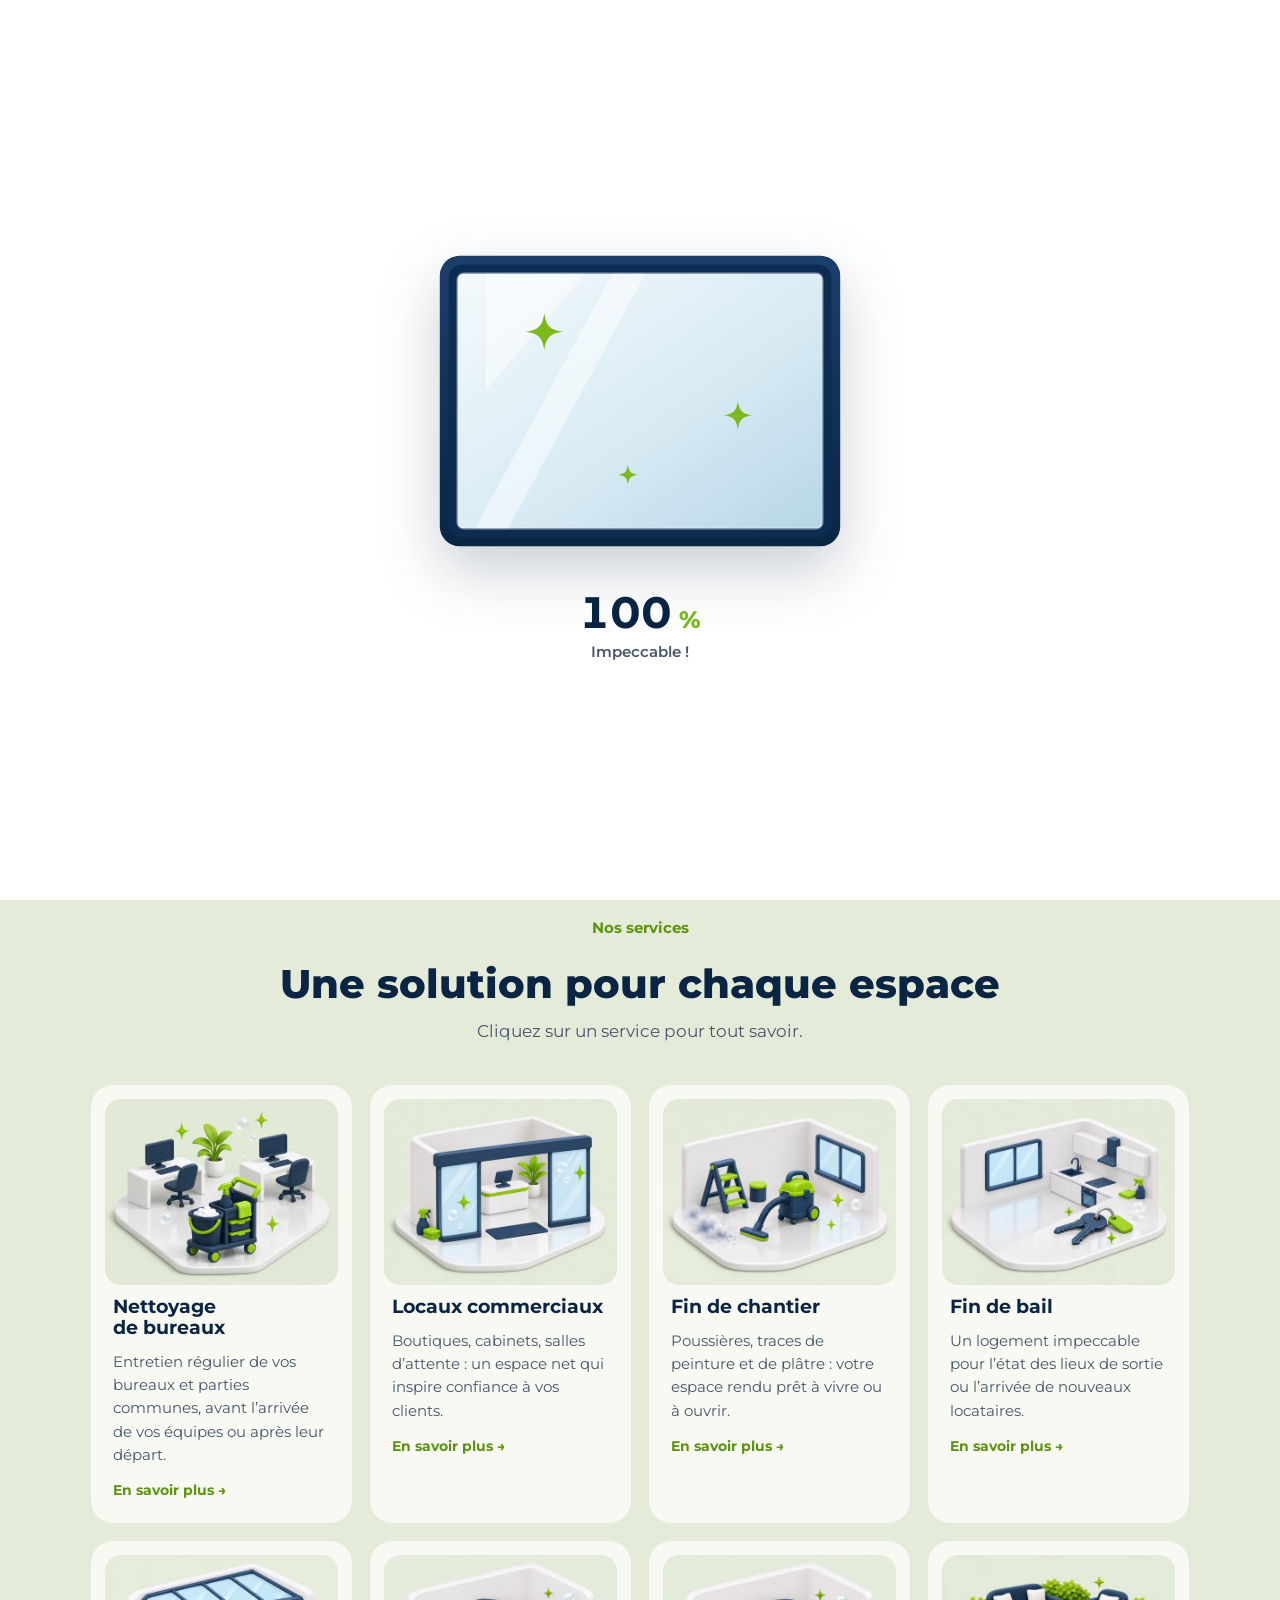
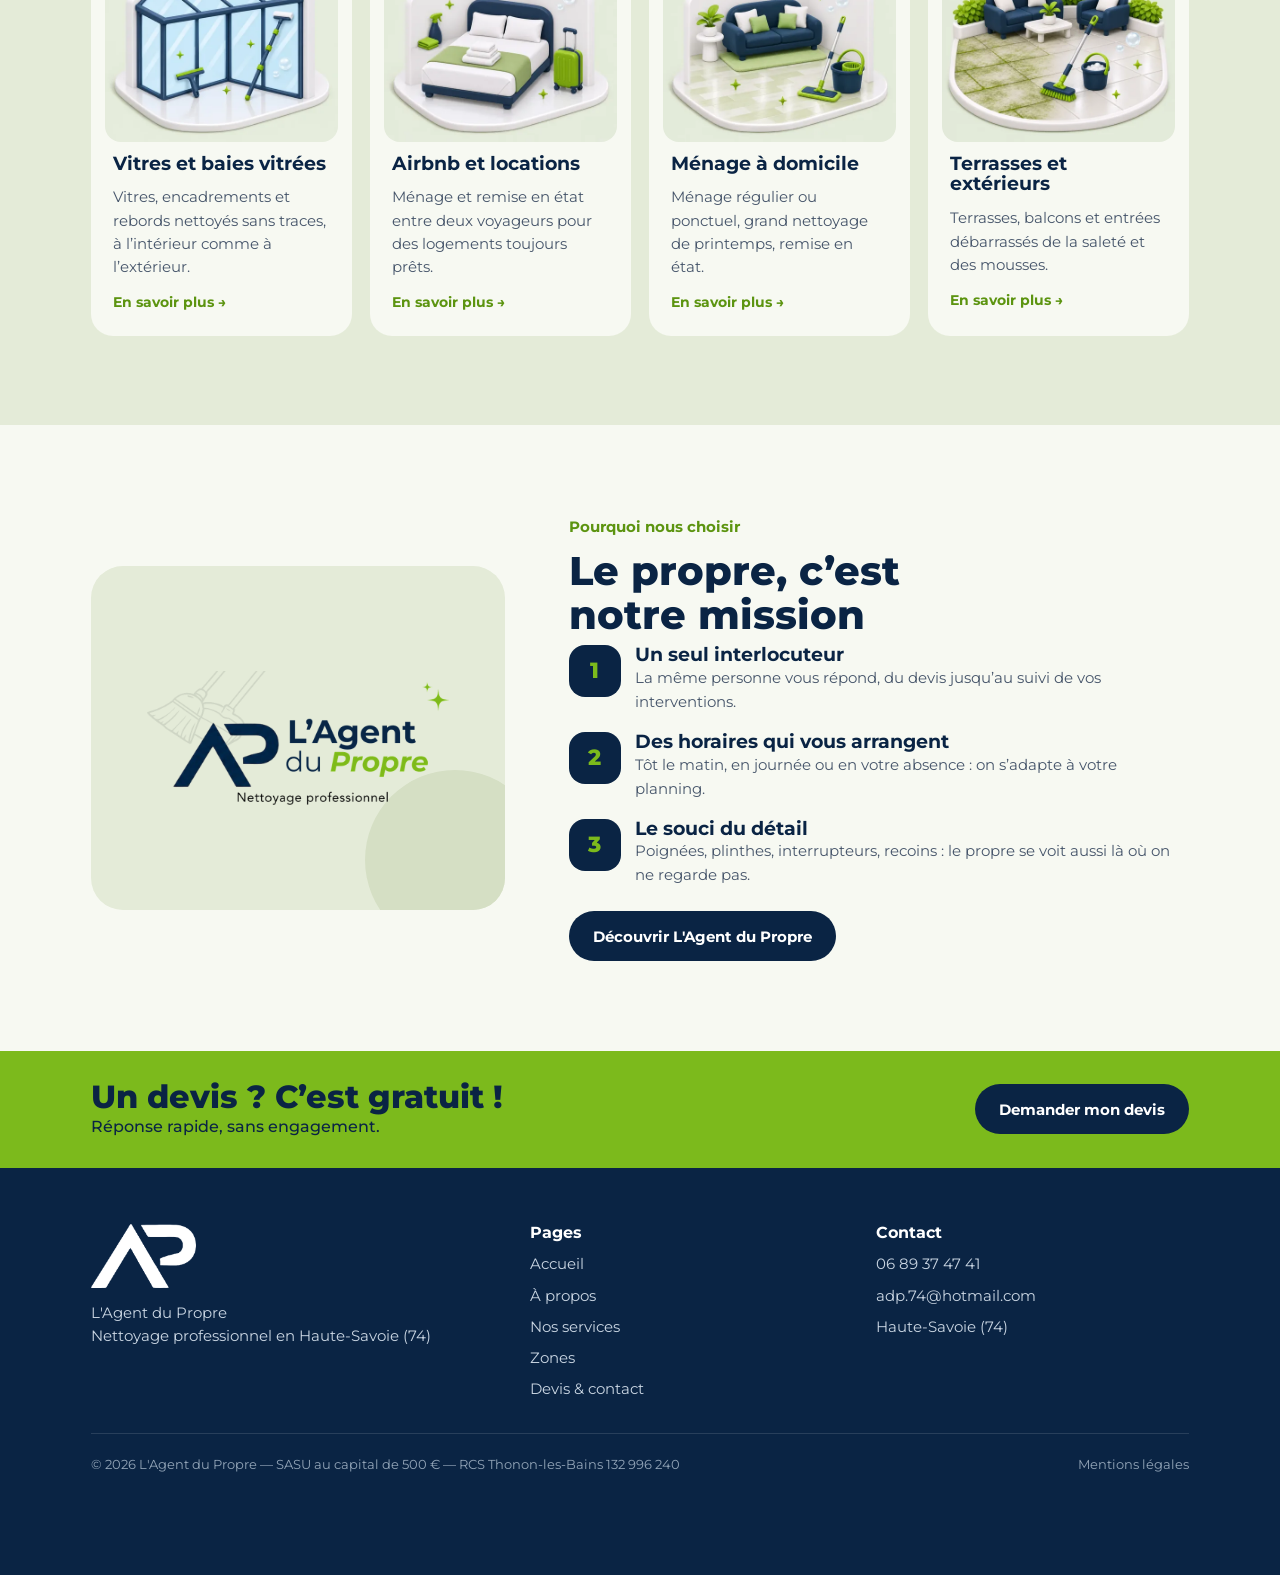
==== index.html @ 8ec84cb9 "Add files via upload" ====
<!DOCTYPE html>
<html lang="fr">
<head>
<meta charset="utf-8">
<meta name="viewport" content="width=device-width, initial-scale=1">
<title>L&#x27;Agent du Propre — Nettoyage professionnel en Haute-Savoie</title>
<meta name="description" content="Nettoyage professionnel en Haute-Savoie (74) : bureaux, locaux commerciaux, fins de chantier, fins de bail, vitres, Airbnb, ménage à domicile. Devis gratuit.">
<link rel="icon" href="mark.png">
<link rel="preconnect" href="https://fonts.googleapis.com">
<link rel="preconnect" href="https://fonts.gstatic.com" crossorigin>
<link href="https://fonts.googleapis.com/css2?family=Montserrat:ital,wght@0,400;0,500;0,600;0,700;0,800;1,700;1,800&display=swap" rel="stylesheet">
<link rel="stylesheet" href="style.css">
</head>
<body data-page="index.html">
<div id="loader" role="status" aria-label="Chargement du site"><div class="in">
<svg class="lw" viewBox="0 0 400 300" aria-hidden="true">
 <defs>
  <linearGradient id="lg-glass" x1="0" y1="0" x2="1" y2="1"><stop offset="0" stop-color="#f3f9fc"/><stop offset=".55" stop-color="#d9ebf4"/><stop offset="1" stop-color="#b7d6e6"/></linearGradient>
  <linearGradient id="lg-frame" x1="0" y1="0" x2="0" y2="1"><stop offset="0" stop-color="#1b3f6b"/><stop offset="1" stop-color="#0a2444"/></linearGradient>
  <linearGradient id="lg-dirt" x1="0" y1="0" x2="0" y2="1"><stop offset="0" stop-color="#a9ae9b"/><stop offset="1" stop-color="#7f8673"/></linearGradient>
  <filter id="lg-grime" x="0" y="0" width="100%" height="100%"><feTurbulence type="fractalNoise" baseFrequency=".035 .09" numOctaves="3" seed="7"/><feColorMatrix values="0 0 0 0 .3  0 0 0 0 .31  0 0 0 0 .25  0 0 0 1.6 -.55"/><feComposite in2="SourceGraphic" operator="in"/></filter>
  <clipPath id="lg-pane"><rect x="34" y="34" width="332" height="232" rx="6"/></clipPath>
  <mask id="lg-mask" maskUnits="userSpaceOnUse" x="0" y="0" width="400" height="300"><rect width="400" height="300" fill="#fff"/><path id="lg-path" d="M34 62 H366 V112 H34 V162 H366 V212 H34 V250 H366" fill="none" stroke="#000" stroke-width="62" stroke-linecap="butt" stroke-linejoin="miter"/></mask>
 </defs>
 <rect x="18" y="18" width="364" height="264" rx="18" fill="url(#lg-frame)"/>
 <rect x="26" y="26" width="348" height="248" rx="12" fill="#0d2c52"/>
 <g clip-path="url(#lg-pane)">
  <rect x="34" y="34" width="332" height="232" fill="url(#lg-glass)"/>
  <path d="M60 34 L150 34 L60 140Z M175 34 L205 34 L80 266 L50 266Z" fill="#fff" opacity=".45"/>
  <g mask="url(#lg-mask)">
   <rect x="34" y="34" width="332" height="232" fill="url(#lg-dirt)" opacity=".94"/>
   <rect x="34" y="34" width="332" height="232" fill="#000" filter="url(#lg-grime)" opacity="1"/>
   <g fill="#5f6655" opacity=".7"><path d="M90 120 q4 40 2 70 q-3 6 -6 0 q-2 -30 4 -70z"/><path d="M230 90 q3 30 1 60 q-3 5 -5 0 q-1 -30 4 -60z"/><path d="M320 140 q3 34 1 64 q-3 5 -5 0 q-1 -30 4 -64z"/></g>
  </g>
  <g id="lg-spark" opacity="0"><use href="#star" x="96" y="70" width="34" height="34"/><use href="#star" x="276" y="150" width="26" height="26"/><use href="#star" x="180" y="208" width="18" height="18"/></g>
 </g>
 <rect x="34" y="34" width="332" height="232" rx="6" fill="none" stroke="#fff" stroke-opacity=".35" stroke-width="2"/>
 <g id="lg-sq" transform="translate(44 62)">
  <path d="M6 4 L58 74" stroke="#0a2444" stroke-width="10" stroke-linecap="round"/>
  <path d="M6 4 L58 74" stroke="#1b3f6b" stroke-width="4" stroke-linecap="round" opacity=".8"/>
  <rect x="50" y="64" width="20" height="24" rx="6" transform="rotate(-36 60 76)" fill="#7cba1c"/>
  <rect x="-7" y="-32" width="14" height="64" rx="4" fill="#0a2444"/>
  <rect x="-3" y="-34" width="8" height="68" rx="3" fill="#7cba1c"/>
  <rect x="-1" y="-30" width="2" height="60" fill="#fff" opacity=".5"/>
 </g>
</svg>
<p class="lp"><b id="lpct">0</b><span> %</span></p><p class="lt" id="ltxt">Nettoyage en cours…</p>
</div></div>
<script>{const el=document.getElementById('loader');const prev=/claude/.test(location.hostname);const home=document.body.dataset.page==='index.html';
let seen=false;try{seen=sessionStorage.getItem('adp-loader')==='1';if(!prev)sessionStorage.setItem('adp-loader','1')}catch(e){}
if(!home||(!prev&&seen)){el.remove()}else{const path=document.getElementById('lg-path'),sq=document.getElementById('lg-sq'),pc=document.getElementById('lpct'),tx=document.getElementById('ltxt'),sp=document.getElementById('lg-spark');
const L=path.getTotalLength();path.style.strokeDasharray=L;path.style.strokeDashoffset=L;
const t0=performance.now(),MIN=prev?3400:2600,MAX=7000;let loaded=document.readyState==='complete';addEventListener('load',()=>loaded=true);
const ease=k=>k<.5?2*k*k:1-((-2*k+2)**2)/2;
const draw=v=>{const q=v/100,pt=path.getPointAtLength(L*q);path.style.strokeDashoffset=L*(1-q);sq.setAttribute('transform',`translate(${Math.min(Math.max(pt.x,44),356)} ${pt.y})${pt.y>150?' scale(1 -1)':''}`);pc.textContent=Math.round(v)};
const tick=()=>{const e=performance.now()-t0;let k=Math.min(e/MIN,1);if(!loaded)k=Math.min(k,.92);const v=ease(k)*100;draw(v);
if((k>=1&&loaded)||e>MAX){draw(100);tx.textContent='Impeccable !';sp.style.transition='opacity .4s';sp.style.opacity=1;sq.style.transition='opacity .3s';sq.style.opacity=0;setTimeout(()=>{el.classList.add('hide');setTimeout(()=>el.remove(),600)},700)}else requestAnimationFrame(tick)};requestAnimationFrame(tick)}}</script>
<svg width="0" height="0" style="position:absolute" aria-hidden="true"><defs>
 <symbol id="star" viewBox="0 0 20 20"><path d="M10 0C11 7 13 9 20 10 13 11 11 13 10 20 9 13 7 11 0 10 7 9 9 7 10 0Z" fill="#7cba1c"/></symbol>
 <symbol id="phone" viewBox="0 0 24 24"><path fill="currentColor" d="M6.6 10.8a15.1 15.1 0 0 0 6.6 6.6l2.2-2.2c.3-.3.7-.4 1-.2 1.1.4 2.3.6 3.6.6.6 0 1 .4 1 1V20c0 .6-.4 1-1 1A17 17 0 0 1 3 4c0-.6.4-1 1-1h3.5c.6 0 1 .4 1 1 0 1.3.2 2.5.6 3.6.1.3 0 .7-.2 1z"/></symbol>
 <symbol id="check" viewBox="0 0 24 24"><circle cx="12" cy="12" r="11" fill="#7cba1c"/><path d="m7 12.5 3.2 3.2L17 9" stroke="#0a2444" stroke-width="2.6" fill="none" stroke-linecap="round" stroke-linejoin="round"/></symbol>
</defs></svg>
<div class="top"><div class="wrap">
 <span>Nettoyage professionnel en Haute-Savoie (74)</span>
 <span><a href="tel:+33689374741">06 89 37 47 41</a><span class="mail"> · <a href="mailto:adp.74@hotmail.com">adp.74@hotmail.com</a></span></span>
</div></div>
<header>
 <div class="wrap nav">
  <a class="logo" href="index.html" aria-label="L'Agent du Propre, accueil"><img src="logo-h.png" alt="L'Agent du Propre" width="460" height="100"></a>
  <nav id="nav" aria-label="Navigation principale"><a href="index.html" aria-current=page>Accueil</a><a href="a-propos.html">À propos</a><a href="services.html">Nos services</a><a href="zones.html">Zones</a><a href="devis.html">Devis & contact</a></nav>
  <a class="btn" href="tel:+33689374741"><svg><use href="#phone"/></svg>06 89 37 47 41</a>
  <button class="menu" id="menu" aria-label="Ouvrir le menu" aria-expanded="false" aria-controls="nav"><svg viewBox="0 0 24 24"><path d="M3 6h18M3 12h18M3 18h18" stroke="currentColor" stroke-width="2.4" stroke-linecap="round"/></svg></button>
 </div>
</header>
<main>
<section class="band hero">
 <div class="bubbles" data-bubbles="16"></div>
 <div class="wrap">
  <div class="txt">
   <h1>Votre expert en nettoyage <span class="g">professionnel</span> en Haute-Savoie</h1>
   <p class="lead">Bureaux, commerces, logements, fins de chantier ou vitres : L'Agent du Propre intervient chez les particuliers comme chez les professionnels, avec du matériel adapté et le souci du détail.</p>
   <div class="cta"><a class="btn" href="devis.html">Demander un devis gratuit</a><a class="btn line" href="tel:+33689374741"><svg><use href="#phone"/></svg>06 89 37 47 41</a></div>
   <ul class="perks"><li><svg><use href="#check"/></svg>Devis gratuit</li><li><svg><use href="#check"/></svg>Réponse rapide</li><li><svg><use href="#check"/></svg>Sans engagement</li></ul>
  </div>
  <div class="stage">
   <img class="heroimg" src="hero.webp" alt="Une vitre à moitié nettoyée avec une raclette, un seau et un spray" width="1400" height="933">
  </div>
 </div>
</section>

<section class="band services">
 <div class="wrap">
  <div class="head"><p class="kicker">Nos services</p><h2>Une solution pour chaque espace</h2><p class="lead">Cliquez sur un service pour tout savoir.</p></div>
  <div class="grid"><a class="svc" href="services.html#bureaux"><img class="thumb" src="bureaux-s.webp" alt="" width="520" height="416" loading="lazy"><h3>Nettoyage de bureaux</h3><p>Entretien régulier de vos bureaux et parties communes, avant l’arrivée de vos équipes ou après leur départ.</p><span class="more">En savoir plus →</span></a><a class="svc" href="services.html#locaux-commerciaux"><img class="thumb" src="locaux-commerciaux-s.webp" alt="" width="520" height="416" loading="lazy"><h3>Locaux commerciaux</h3><p>Boutiques, cabinets, salles d’attente : un espace net qui inspire confiance à vos clients.</p><span class="more">En savoir plus →</span></a><a class="svc" href="services.html#fin-de-chantier"><img class="thumb" src="fin-de-chantier-s.webp" alt="" width="520" height="416" loading="lazy"><h3>Fin de chantier</h3><p>Poussières, traces de peinture et de plâtre : votre espace rendu prêt à vivre ou à ouvrir.</p><span class="more">En savoir plus →</span></a><a class="svc" href="services.html#fin-de-bail"><img class="thumb" src="fin-de-bail-s.webp" alt="" width="520" height="416" loading="lazy"><h3>Fin de bail</h3><p>Un logement impeccable pour l’état des lieux de sortie ou l’arrivée de nouveaux locataires.</p><span class="more">En savoir plus →</span></a><a class="svc" href="services.html#vitres"><img class="thumb" src="vitres-s.webp" alt="" width="520" height="416" loading="lazy"><h3>Vitres et baies vitrées</h3><p>Vitres, encadrements et rebords nettoyés sans traces, à l’intérieur comme à l’extérieur.</p><span class="more">En savoir plus →</span></a><a class="svc" href="services.html#airbnb"><img class="thumb" src="airbnb-s.webp" alt="" width="520" height="416" loading="lazy"><h3>Airbnb et locations</h3><p>Ménage et remise en état entre deux voyageurs pour des logements toujours prêts.</p><span class="more">En savoir plus →</span></a><a class="svc" href="services.html#domicile"><img class="thumb" src="domicile-s.webp" alt="" width="520" height="416" loading="lazy"><h3>Ménage à domicile</h3><p>Ménage régulier ou ponctuel, grand nettoyage de printemps, remise en état.</p><span class="more">En savoir plus →</span></a><a class="svc" href="services.html#terrasses"><img class="thumb" src="terrasses-s.webp" alt="" width="520" height="416" loading="lazy"><h3>Terrasses et extérieurs</h3><p>Terrasses, balcons et entrées débarrassés de la saleté et des mousses.</p><span class="more">En savoir plus →</span></a></div>
 </div>
</section>

<section class="band why">
 <div class="wrap">
  <div class="logocard"><img src="logo-full.png" alt="Logo L'Agent du Propre, nettoyage professionnel" width="800" height="355"></div>
  <div>
   <p class="kicker">Pourquoi nous choisir</p>
   <h2>Le propre, c’est notre mission</h2>
   <ul class="pts">
    <li><span class="n">1</span><div><h3>Un seul interlocuteur</h3><p>La même personne vous répond, du devis jusqu’au suivi de vos interventions.</p></div></li>
    <li><span class="n">2</span><div><h3>Des horaires qui vous arrangent</h3><p>Tôt le matin, en journée ou en votre absence : on s’adapte à votre planning.</p></div></li>
    <li><span class="n">3</span><div><h3>Le souci du détail</h3><p>Poignées, plinthes, interrupteurs, recoins : le propre se voit aussi là où on ne regarde pas.</p></div></li>
   </ul>
   <div class="cta" style="margin-top:24px"><a class="btn navy" href="a-propos.html">Découvrir L'Agent du Propre</a></div>
  </div>
 </div>
</section>
<section class="ctaband"><div class="wrap">
 <div><h2>Un devis ? C’est gratuit !</h2><p>Réponse rapide, sans engagement.</p></div>
 <a class="btn navy" href="devis.html">Demander mon devis</a>
</div></section>
</main>
<footer>
 <div class="wrap">
  <div><img class="fl" src="mark-white.png" alt="" width="330" height="200"><p>L'Agent du Propre<br>Nettoyage professionnel en Haute-Savoie (74)</p></div>
  <div><h3>Pages</h3><ul><li><a href="index.html">Accueil</a></li><li><a href="a-propos.html">À propos</a></li><li><a href="services.html">Nos services</a></li><li><a href="zones.html">Zones</a></li><li><a href="devis.html">Devis & contact</a></li></ul></div>
  <div><h3>Contact</h3><ul><li><a href="tel:+33689374741">06 89 37 47 41</a></li><li><a href="mailto:adp.74@hotmail.com">adp.74@hotmail.com</a></li><li>Haute-Savoie (74)</li></ul></div>
  <div class="legal"><span>© <span id="y">2026</span> L'Agent du Propre — SASU au capital de 500 € — RCS Thonon-les-Bains 132 996 240</span><a href="mentions-legales.html">Mentions légales</a></div>
 </div>
</footer>
<div class="bar"><a class="btn" href="devis.html">Devis en ligne</a><a class="btn line" href="tel:+33689374741"><svg><use href="#phone"/></svg>06 89 37 47 41</a></div>
<div class="callbox" id="callbox" role="dialog" aria-modal="true" aria-labelledby="cbt" hidden>
 <div class="cbin"><button class="cbx" id="cbx" aria-label="Fermer">×</button>
  <p class="kicker" id="cbt">Appelez-nous</p>
  <a class="cbnum" href="tel:+33689374741">06 89 37 47 41</a>
  <p class="cbtxt" id="cbtxt">Composez ce numéro depuis votre téléphone.</p>
  <div class="cta"><button class="btn" id="cbcopy" type="button">Copier le numéro</button><a class="btn navy" href="devis.html">Demander un devis</a></div>
 </div>
</div>
<script src="site.js"></script>
</body>
</html>
---- style.css ----
/* VOICE: entreprise de nettoyage locale, nette, rassurante et ludique grâce à sa mascotte
   IDEA: la carte de visite AP en grand, habitée par le hérisson qui fait le ménage partout
   PICTURE: le hérisson en 3D dans chaque page (vitre, pouce levé, bulles de savon)
   COLOUR and TYPE: sauge #e4ebd8, marine #0a2444, vert #7cba1c ; Montserrat comme le logo
   LAYOUT: site multipage, en-têtes de page marine avec hérisson, contenus sur fond clair */
:root{color-scheme:light;--sage:#e4ebd8;--sage2:#d5dfc4;--paper:#f7f9f2;--navy:#0a2444;--navy2:#13335c;--green:#7cba1c;--green-d:#5c9410;--ink:#0a2444;--soft:#47566b;--line:#cdd8bb}
*{box-sizing:border-box;min-width:0}
html{scroll-behavior:smooth;scroll-padding-top:90px}
body{margin:0;background:var(--paper);color:var(--ink);font:16px/1.6 Montserrat,system-ui,sans-serif;overflow-x:clip}
img{max-width:100%;height:auto;display:block}
a{color:inherit}
.wrap{max-width:1200px;margin:0 auto;padding:0 max(4vw,16px)}
.band{padding:clamp(48px,7vw,96px) 0}
h1,h2,h3{margin:0;line-height:1.1;text-wrap:balance}
h1{font-size:clamp(32px,4.6vw,52px);font-weight:800}
h2{font-size:clamp(27px,3.4vw,40px);font-weight:800}
h3{font-size:19px;font-weight:700}
p{margin:0}
.g{color:var(--green);font-style:italic}
.lead{font-size:17px;color:var(--soft);max-width:60ch}
.kicker{font-weight:700;color:var(--green-d);font-size:15px;margin-bottom:10px}
.btn{display:inline-flex;align-items:center;justify-content:center;gap:10px;min-height:50px;padding:0 24px;border-radius:999px;border:0;font:700 15px Montserrat,sans-serif;text-decoration:none;cursor:pointer;background:var(--green);color:var(--navy);transition:transform .15s,background .15s;white-space:nowrap}
.btn:hover{transform:translateY(-2px);background:#8acb24}
.btn.line{background:transparent;color:#fff;box-shadow:inset 0 0 0 2px rgba(255,255,255,.7)}
.btn.line:hover{background:rgba(255,255,255,.1)}
.btn.navy{background:var(--navy);color:#fff}
.btn.navy:hover{background:var(--navy2)}
.btn svg{width:18px;height:18px;flex:none}
:focus-visible{outline:3px solid var(--green);outline-offset:3px}

/* écran de chargement : la vitre se nettoie */
#loader{position:fixed;inset:0;z-index:100;background:#fff;display:grid;place-items:center;transition:opacity .5s,visibility .5s}
#loader.hide{opacity:0;visibility:hidden}
#loader .in{display:grid;gap:6px;justify-items:center;width:min(440px,86vw)}
#loader .lw{width:100%;height:auto;filter:drop-shadow(0 24px 30px rgba(10,36,68,.22));margin-bottom:18px}
#loader .lp{margin:0;font-weight:800;color:#0a2444;font-size:44px;line-height:1;font-variant-numeric:tabular-nums}
#loader .lp span{font-size:24px;color:#7cba1c}
#loader .lt{margin:0;font-weight:600;color:#47566b;font-size:15px}
/* barre d'infos + en-tête */
.top{background:var(--navy);color:#dfe7ee;font-size:13.5px}
.top .wrap{display:flex;gap:6px 22px;flex-wrap:wrap;justify-content:space-between;padding-block:8px}
.top a{text-decoration:none;color:#fff;font-weight:600}
header{position:sticky;top:0;z-index:20;background:rgba(247,249,242,.95);backdrop-filter:blur(10px);border-bottom:1px solid var(--line)}
.nav{display:flex;align-items:center;gap:22px;padding-block:12px;position:relative}
.logo{margin-right:auto;flex:none}
.logo img{height:46px;width:auto}
.nav nav{display:flex;gap:6px}
.nav nav a{text-decoration:none;font-weight:600;font-size:15px;padding:8px 12px;border-radius:999px}
.nav nav a:hover{background:var(--sage)}
.nav nav a[aria-current=page]{background:var(--navy);color:#fff}
.menu{display:none;background:none;border:0;width:44px;height:44px;cursor:pointer;color:var(--navy)}
.menu svg{width:28px;height:28px}

/* bulles de savon et étincelles */
.bubbles{position:absolute;inset:0;overflow:hidden;pointer-events:none;z-index:0}
.bub{position:absolute;bottom:-60px;border-radius:50%;background:radial-gradient(circle at 30% 28%,rgba(255,255,255,.95) 0 8%,rgba(255,255,255,.25) 22%,rgba(191,216,230,.16) 60%,rgba(255,255,255,.5) 100%);box-shadow:inset -3px -4px 8px rgba(124,186,28,.25),inset 2px 2px 6px rgba(255,255,255,.6);animation:rise linear infinite;mix-blend-mode:screen;opacity:.8}
@keyframes rise{0%{transform:translate(0,0);opacity:0}10%{opacity:1}50%{transform:translate(18px,-320px)}100%{transform:translate(-10px,-700px);opacity:0}}
.spark{transform-box:fill-box;transform-origin:center;animation:tw 2.8s ease-in-out infinite}
.spark.b{animation-delay:1s}.spark.c{animation-delay:1.8s}
@keyframes tw{0%,100%{transform:scale(.7);opacity:.55}50%{transform:scale(1.1);opacity:1}}
.sparks{position:absolute;inset:0;width:100%;height:100%;pointer-events:none}

/* bulle de dialogue du hérisson */
.say{position:absolute;background:#fff;color:var(--navy);font-weight:700;font-size:15px;line-height:1.3;padding:12px 16px;border-radius:18px;box-shadow:0 14px 30px -14px rgba(6,24,47,.6);max-width:220px;animation:bob 3.4s ease-in-out infinite;z-index:3}
.say::after{content:"";position:absolute;width:18px;height:18px;background:#fff;transform:rotate(45deg);border-radius:3px}
.say.bl::after{left:26px;bottom:-7px}.say.br::after{right:26px;bottom:-7px}
@keyframes bob{0%,100%{transform:translateY(0)}50%{transform:translateY(-6px)}}

/* accueil : bandeau */
.hero{background:var(--navy);color:#fff;position:relative;overflow:hidden}
.hero::before{content:"";position:absolute;inset:auto -10% -40% auto;width:70%;aspect-ratio:1;border-radius:50%;background:radial-gradient(closest-side,rgba(124,186,28,.22),transparent)}
.hero .wrap{z-index:1;display:grid;grid-template-columns:minmax(0,.9fr) minmax(0,1.1fr);gap:clamp(24px,3vw,48px);align-items:center;position:relative}
.hero h1{color:#fff}
.hero .lead{color:#c9d5e2}
.hero .txt{display:grid;gap:24px;position:relative;z-index:2}
.cta{display:flex;gap:12px;flex-wrap:wrap}
.perks{display:grid;grid-template-columns:repeat(3,minmax(0,1fr));gap:12px;padding:0;margin:6px 0 0;list-style:none}
.perks li{background:rgba(255,255,255,.07);border-radius:14px;padding:12px 14px;font-size:14px;font-weight:600;display:flex;gap:8px;align-items:center}
.perks svg{width:18px;height:18px;flex:none}
.stage{position:relative;aspect-ratio:1.35;width:100%}
.stage .halo{position:absolute;left:4%;right:4%;top:6%;bottom:2%;border-radius:40% 40% 44% 44%;background:radial-gradient(ellipse at 45% 40%,#f4f8ec 0,#e4ebd8 50%,#b9cf96 100%);box-shadow:0 0 0 14px rgba(124,186,28,.15)}
.stage .main{z-index:1;position:absolute;left:0;right:0;bottom:4%;width:100%;filter:drop-shadow(0 26px 22px rgba(6,24,47,.45));animation:hogin .9s .2s cubic-bezier(.2,1.3,.4,1) both}
.stage .say{right:4%;top:-2%}
@keyframes hogin{from{opacity:0;transform:translateY(40px) scale(.94)}to{opacity:1;transform:none}}

/* en-tête des pages intérieures */
.phead{background:var(--navy);color:#fff;position:relative;overflow:hidden}
.phead .wrap{z-index:1;display:grid;grid-template-columns:minmax(0,1fr) auto;gap:24px;align-items:end;padding-top:clamp(36px,5vw,64px);position:relative}
.phead .txt{display:grid;gap:14px;padding-bottom:clamp(36px,5vw,64px)}
.phead h1{color:#fff}
.phead .lead{color:#c9d5e2}
.crumbs{font-size:13.5px;color:#9fb0c2}.crumbs a{color:#fff;text-decoration:none}
.phead .hogbox{position:relative;width:clamp(170px,22vw,280px);align-self:end}
.phead .hogbox::before{content:"";position:absolute;left:-6%;right:-6%;bottom:-30%;aspect-ratio:1;border-radius:50%;background:radial-gradient(circle,#e4ebd8 0,#b9cf96 70%,transparent 71%);opacity:.95}
.phead .hogbox img{position:relative;filter:drop-shadow(0 16px 16px rgba(6,24,47,.45));animation:hogin .8s cubic-bezier(.2,1.3,.4,1) both}
.phead .say{left:-150px;top:8%}
.wave{display:block;width:100%;height:46px;margin-top:-1px}

/* cartes services */
.services{background:var(--sage)}
.head{display:grid;gap:12px;margin-bottom:40px;justify-items:center;text-align:center}
.head .lead{margin-inline:auto}
.grid{display:grid;grid-template-columns:repeat(4,minmax(0,1fr));gap:18px}
.svc{background:var(--paper);border-radius:22px;padding:26px 22px;display:grid;gap:12px;align-content:start;text-decoration:none;transition:transform .2s,box-shadow .2s}
.svc:hover{transform:translateY(-4px) rotate(-.4deg);box-shadow:0 18px 40px -24px rgba(10,36,68,.45)}
.svc .ic{width:64px;height:64px;border-radius:18px;background:var(--sage);display:grid;place-items:center;transition:transform .3s}
.svc:hover .ic{transform:rotate(-8deg) scale(1.08)}
.svc .ic svg{width:40px;height:40px}
.svc p{color:var(--soft);font-size:14.5px}
.svc .more{font-weight:700;font-size:14px;color:var(--green-d)}

/* accueil : pourquoi nous */
.why .wrap{display:grid;grid-template-columns:minmax(0,.8fr) minmax(0,1.2fr);gap:clamp(28px,5vw,64px);align-items:center}
.hogcard{position:relative;background:var(--sage);border-radius:32px;aspect-ratio:1;display:grid;place-items:end center;overflow:hidden}
.hogcard img{width:78%;filter:drop-shadow(0 18px 16px rgba(6,24,47,.3));transition:transform .4s}
.hogcard:hover img{transform:rotate(-3deg) translateY(-6px)}
.hogcard .say{left:6%;top:8%}
.pts{display:grid;gap:18px;padding:0;margin:8px 0 0;list-style:none}
.pts li{display:grid;grid-template-columns:52px 1fr;gap:14px;align-items:start}
.pts .n{width:52px;height:52px;border-radius:16px;background:var(--navy);color:var(--green);display:grid;place-items:center;font-weight:800;font-size:22px}
.pts p{color:var(--soft);font-size:15px}

/* bandeau d'appel à l'action */
.ctaband{background:var(--green);position:relative;overflow:hidden}
.ctaband .wrap{display:grid;grid-template-columns:auto minmax(0,1fr) auto;gap:20px 36px;align-items:center;padding-block:28px}
.ctaband img{width:clamp(110px,13vw,160px);margin-block:-28px -40px;transform:rotate(-4deg)}
.ctaband h2{font-size:clamp(24px,2.8vw,32px)}
.ctaband p{font-weight:500}

/* services détaillés */
.sv{display:grid;grid-template-columns:minmax(0,.8fr) minmax(0,1.2fr);gap:clamp(24px,5vw,64px);align-items:center;padding-block:clamp(36px,5vw,56px);border-bottom:1px solid var(--line)}
.sv:nth-child(even) .pic{order:2}
.sv .pic{background:var(--sage);border-radius:28px;aspect-ratio:1.25;display:grid;place-items:center;position:relative;overflow:hidden}
.sv .pic .big{width:30%;position:absolute;left:10%;top:30%;transition:transform .4s}
.sv:hover .pic .big{transform:rotate(-6deg) scale(1.05)}
.sv .pic .mini{position:absolute;right:8%;bottom:0;width:44%;filter:drop-shadow(0 10px 10px rgba(6,24,47,.3))}
.sv .txt{display:grid;gap:14px}
.sv .txt p{color:var(--soft)}
.sv ul{margin:0;padding:0;list-style:none;display:grid;grid-template-columns:repeat(2,minmax(0,1fr));gap:8px 18px;font-weight:500;font-size:15px}
.sv li::before{content:"✦ ";color:var(--green)}
.jump{display:flex;flex-wrap:wrap;gap:8px;margin-top:6px}
.jump a{font-size:14px;font-weight:600;text-decoration:none;padding:8px 14px;border-radius:999px;background:rgba(255,255,255,.1);color:#fff}
.jump a:hover{background:var(--green);color:var(--navy)}
.note{font-size:13px;color:var(--soft);margin-top:24px}

/* zones */
.zgrid{display:grid;grid-template-columns:minmax(0,1.2fr) minmax(0,.8fr);gap:clamp(28px,5vw,64px);align-items:start}
.towns{display:flex;flex-wrap:wrap;gap:10px;padding:0;margin:0;list-style:none}
.towns a{display:inline-flex;align-items:center;gap:8px;font:600 15px Montserrat,sans-serif;color:var(--navy);padding:10px 18px;min-height:46px;border-radius:999px;background:#fff;border:1.5px solid var(--line);text-decoration:none;transition:all .15s}
.towns a::before{content:"";width:10px;height:10px;border-radius:50%;background:var(--green)}
.towns a:hover{background:var(--navy);color:#fff;border-color:var(--navy);transform:translateY(-2px)}
.zside{background:var(--navy);color:#fff;border-radius:28px;padding:28px;display:grid;gap:14px;position:relative;overflow:hidden}
.zside h3{color:#fff}.zside p{color:#c9d5e2}
.zside img{width:60%;justify-self:end;margin:-8px -10px -28px 0}

/* devis */
.devis .wrap{display:grid;grid-template-columns:minmax(0,.8fr) minmax(0,1.2fr);gap:clamp(28px,5vw,64px);align-items:start}
.devis .side{display:grid;gap:18px;position:sticky;top:110px}
.ticks{display:grid;gap:12px;padding:0;margin:0;list-style:none}
.ticks li{display:flex;gap:12px;align-items:center;font-weight:600}
.ticks svg{width:26px;height:26px;flex:none}
.coord{display:grid;gap:2px;background:var(--sage);border-radius:18px;padding:16px 18px}
.coord small{color:var(--soft);font-weight:500}
.coord a{font-weight:800;font-size:19px;text-decoration:none;overflow-wrap:anywhere}
form{background:#fff;border:1px solid var(--line);border-radius:26px;padding:clamp(20px,3.4vw,36px);display:grid;gap:18px;box-shadow:0 24px 60px -40px rgba(10,36,68,.5);position:relative}
.row{display:grid;grid-template-columns:minmax(0,1fr) minmax(0,1fr);gap:16px}
label,legend{display:grid;gap:6px;font-weight:600;font-size:14px}
input,textarea{font:16px Montserrat,sans-serif;color:var(--ink);background:var(--paper);border:1.5px solid var(--line);border-radius:12px;padding:12px 14px;min-height:50px;width:100%}
input:focus,textarea:focus{border-color:var(--green);outline:none;box-shadow:0 0 0 3px rgba(124,186,28,.25)}
textarea{min-height:120px;resize:vertical}
fieldset{border:0;padding:0;margin:0;display:grid;gap:10px}
.checks{display:grid;grid-template-columns:repeat(2,minmax(0,1fr));gap:8px}
.checks label{display:flex;gap:10px;align-items:center;font-weight:500;background:var(--paper);border:1.5px solid var(--line);border-radius:12px;padding:10px 12px;min-height:46px;cursor:pointer}
.checks input{width:20px;height:20px;min-height:0;accent-color:var(--green-d);flex:none}
.checks label:has(input:checked){border-color:var(--green);background:#eef6e0}
.hp{position:absolute;left:-9999px}
#msg{font-size:14.5px;font-weight:600;color:var(--green-d);min-height:1.4em}
#msg.err{color:#b3261e}

/* à propos */
.about .wrap{display:grid;grid-template-columns:minmax(0,1.1fr) minmax(0,.9fr);gap:clamp(28px,5vw,72px);align-items:center}
.about .txt{display:grid;gap:18px}
.about .txt p{color:var(--soft)}
.values{display:grid;grid-template-columns:repeat(3,minmax(0,1fr));gap:18px}
.val{background:#fff;border:1px solid var(--line);border-radius:22px;padding:24px;display:grid;gap:10px}
.val b{font-size:34px;line-height:1}
.val p{color:var(--soft);font-size:15px}

/* page simple (mentions, merci, 404) */
.simple{max-width:780px}
.simple h2{font-size:21px;margin:30px 0 8px}
.simple p{color:var(--soft)}
mark{background:var(--sage);padding:0 4px;border-radius:4px;color:var(--navy)}
.center{display:grid;justify-items:center;text-align:center;gap:18px}
.center img{width:min(260px,60vw)}

/* pied de page */
.peek{position:relative;height:0;z-index:0}
.peek img{position:absolute;right:max(8vw,24px);bottom:0;width:clamp(90px,10vw,130px);transform:translateY(100%);animation:peek 7s 2s ease-in-out infinite}
@keyframes peek{0%,62%,100%{transform:translateY(100%)}70%,90%{transform:translateY(12%) rotate(-5deg)}80%{transform:translateY(12%) rotate(4deg)}}
footer{background:var(--navy);color:#c9d5e2;padding:56px 0 100px;font-size:14.5px;position:relative;z-index:1}
footer .wrap{display:grid;grid-template-columns:1.3fr 1fr 1fr;gap:32px}
footer .fl{height:64px;width:auto;margin-bottom:14px}
footer h3{color:#fff;font-size:16px;margin-bottom:12px}
footer ul{list-style:none;margin:0;padding:0;display:grid;gap:8px}
footer a{text-decoration:none}footer a:hover{color:#fff}
.legal{grid-column:1/-1;border-top:1px solid rgba(255,255,255,.12);padding-top:20px;display:flex;flex-wrap:wrap;gap:8px 20px;justify-content:space-between;font-size:13px;color:#93a5b8}

/* barre mobile */
.bar{position:fixed;inset:auto 0 0 0;z-index:30;display:none;gap:8px;padding:10px 12px calc(10px + env(safe-area-inset-bottom));background:rgba(10,36,68,.96)}
.bar .btn{flex:1;min-height:48px;padding:0 12px}

@media(max-width:1060px){.grid{grid-template-columns:repeat(2,minmax(0,1fr))}.nav nav a{padding:8px 9px;font-size:14.5px}.phead .say{display:none}}
@media(max-width:900px){
 .hero .wrap,.about .wrap,.devis .wrap,.why .wrap,.zgrid,.sv{grid-template-columns:minmax(0,1fr)}
 .sv:nth-child(even) .pic{order:0}
 .devis .side{position:static}
 .values{grid-template-columns:minmax(0,1fr)}
 footer .wrap{grid-template-columns:minmax(0,1fr)}
 .menu{display:block}
 .nav nav{display:none;position:absolute;top:100%;left:0;right:0;flex-direction:column;gap:4px;background:var(--paper);border-bottom:1px solid var(--line);padding:10px max(4vw,16px) 16px}
 .nav nav.open{display:flex}
 .nav nav a{padding:12px 14px}
 .nav>.btn{display:none}
 .bar{display:flex}
 .ctaband .wrap{grid-template-columns:minmax(0,1fr)}
 .ctaband .btn{justify-self:start}
}
@media(max-width:600px){
 .top .mail{display:none}
 .logo img{height:38px}
 .perks,.row,.checks,.sv ul{grid-template-columns:minmax(0,1fr)}
 .grid{grid-template-columns:minmax(0,1fr)}
 .hero .stage{order:-1}
 .stage .say{font-size:13px;max-width:170px;right:0}
 .phead .wrap{grid-template-columns:minmax(0,1fr) 120px}
 .phead .hogbox{width:120px}
}
@media (prefers-reduced-motion:reduce){*,*::before,*::after{animation:none!important;transition:none!important}.bub{display:none}html{scroll-behavior:auto}}

/* logo en vedette (remplace la mascotte) */
.logocard{background:var(--sage);border-radius:32px;padding:clamp(28px,5vw,56px);display:grid;place-items:center;position:relative;overflow:hidden;aspect-ratio:1.2}
.logocard::after{content:"";position:absolute;right:-40px;bottom:-40px;width:180px;height:180px;border-radius:50%;background:var(--sage2)}
.logocard img{position:relative;z-index:1;width:100%}
.stage .hero-logo{position:absolute;inset:14% 10%;aspect-ratio:auto;background:#fff;box-shadow:0 30px 60px -30px rgba(0,0,0,.6);animation:hogin .9s .2s cubic-bezier(.2,1.3,.4,1) both}
.phead .mk{align-self:center;width:clamp(140px,18vw,240px);opacity:.12;padding-bottom:24px}
.ctaband .wrap{grid-template-columns:minmax(0,1fr) auto}
.sv .pic .big{position:static;width:34%}
.sv .pic .illu{width:100%;height:100%;object-fit:cover}
@media(max-width:600px){.phead .wrap{grid-template-columns:minmax(0,1fr)}.phead .mk{display:none}}
.stage:has(.heroimg){aspect-ratio:auto}
.heroimg{width:100%;border-radius:28px;box-shadow:0 0 0 10px rgba(228,235,216,.12),0 40px 70px -30px rgba(0,0,0,.65);animation:hogin .9s .15s cubic-bezier(.2,1.3,.4,1) both}
.sv:nth-child(even){grid-template-columns:minmax(0,1.2fr) minmax(0,.8fr)}
@media(max-width:900px){.sv:nth-child(even){grid-template-columns:minmax(0,1fr)}}
.sv .pic .big{width:min(34%,150px)}
.svc{padding:14px 14px 22px}
.svc>h3,.svc>p,.svc>.more{padding-inline:8px}
.svc .thumb{width:100%;aspect-ratio:1.25;object-fit:cover;border-radius:16px;background:var(--sage);transition:transform .3s}
.svc:hover .thumb{transform:scale(1.03)}
/* fenêtre d'appel */
.callbox{position:fixed;inset:0;z-index:90;background:rgba(6,24,47,.6);display:grid;place-items:center;padding:20px}
.callbox[hidden]{display:none}
.cbin{background:#fff;border-radius:26px;padding:32px 28px;max-width:420px;width:100%;display:grid;gap:12px;justify-items:center;text-align:center;position:relative;box-shadow:0 30px 60px -20px rgba(0,0,0,.5)}
.cbnum{font-size:clamp(30px,8vw,40px);font-weight:800;color:var(--navy);text-decoration:none;white-space:nowrap}
.cbtxt{color:var(--soft);font-size:15px}
.cbx{position:absolute;top:10px;right:12px;width:44px;height:44px;border:0;background:none;font-size:28px;color:var(--soft);cursor:pointer;border-radius:50%}
.cbx:hover{background:var(--sage)}
.callbox .cta{justify-content:center;margin-top:6px}
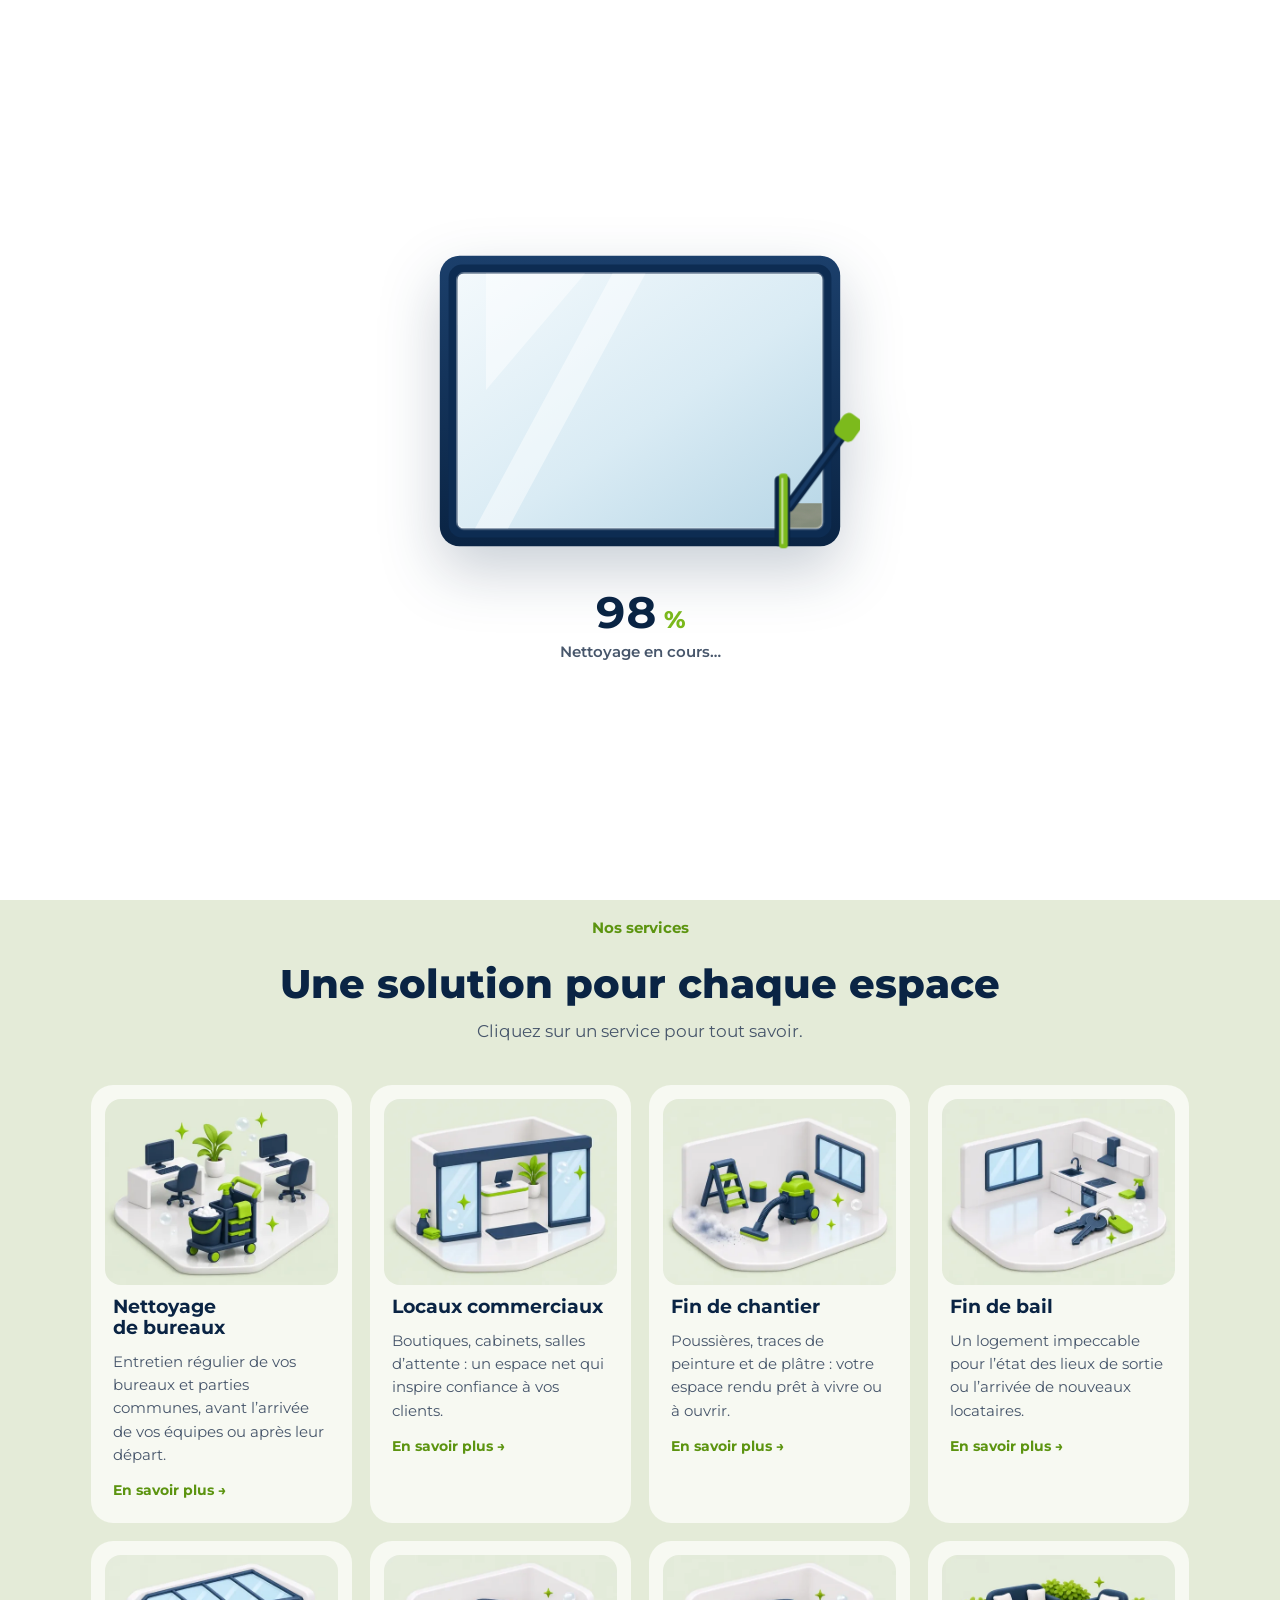
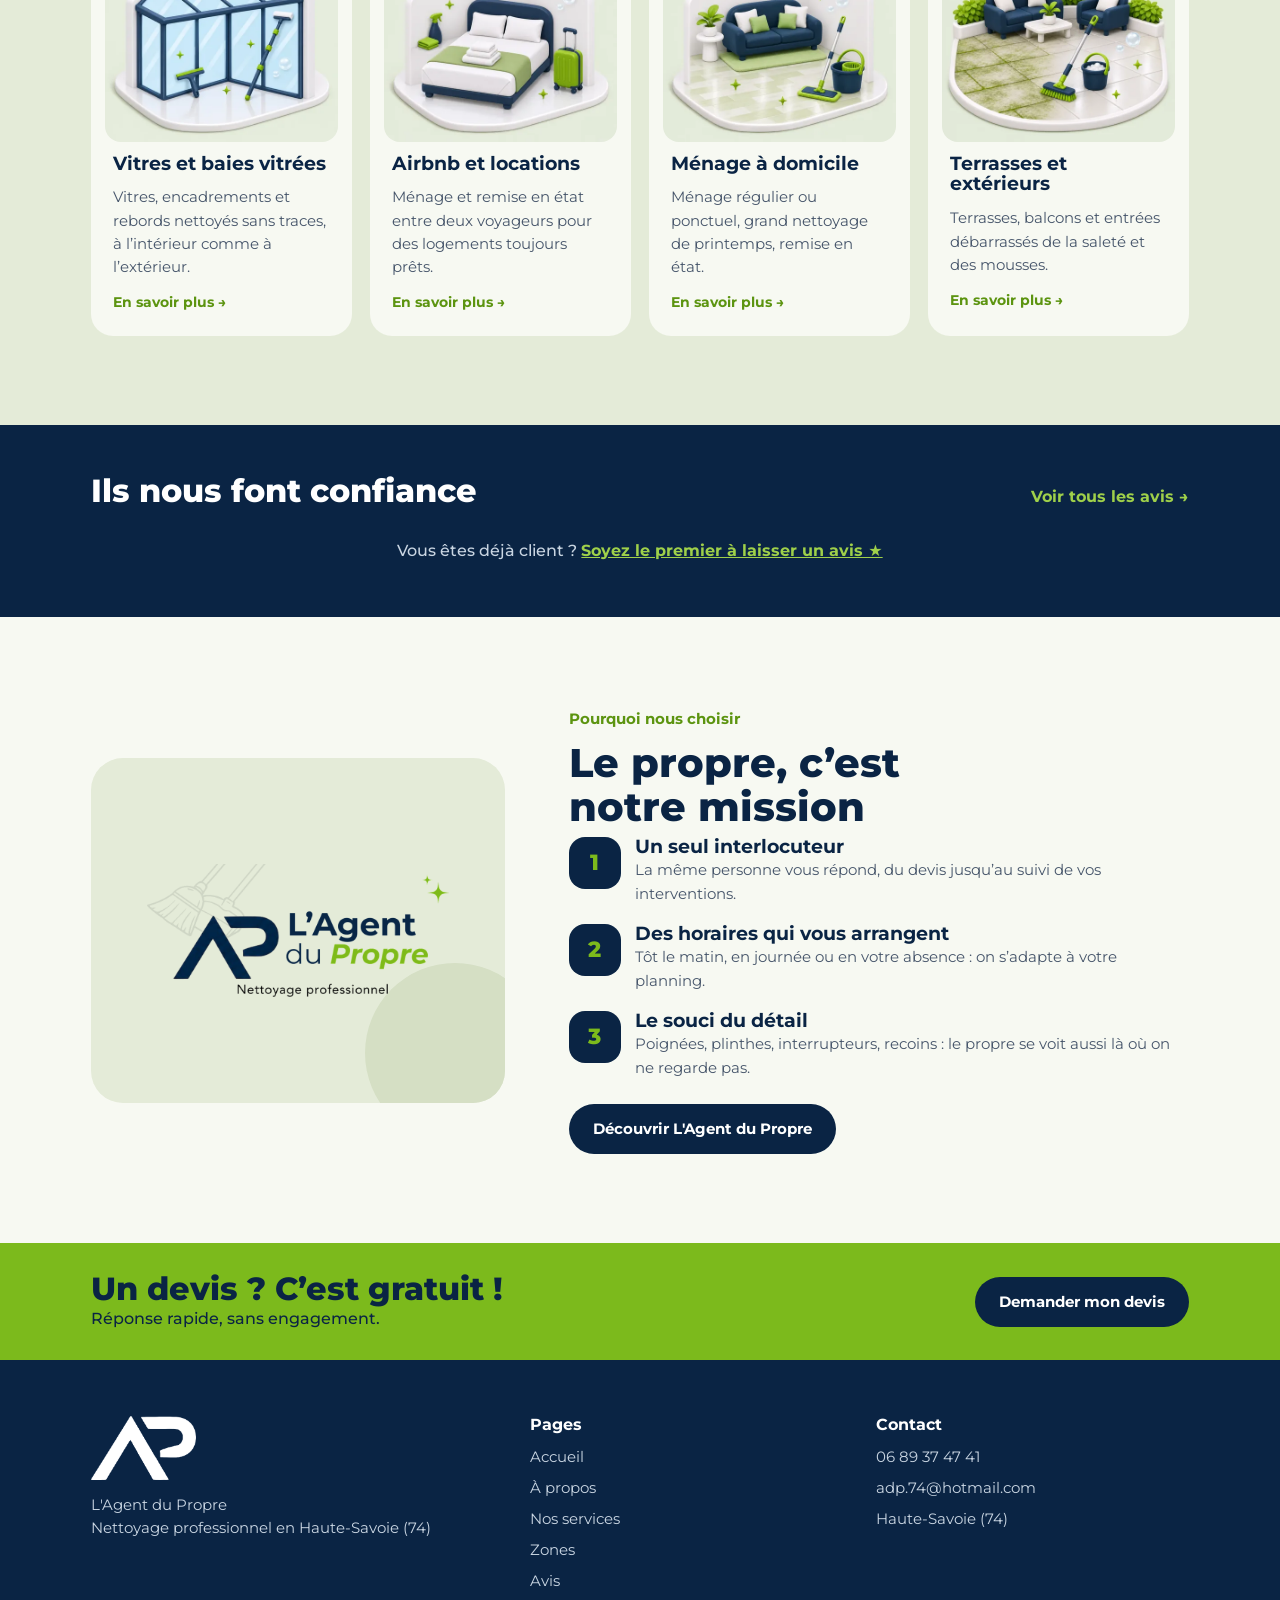
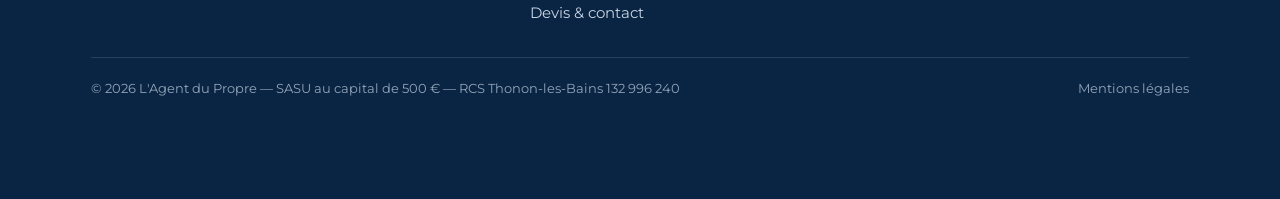
==== commit c54f9165: "Add files via upload" ====
--- a/index.html
+++ b/index.html
@@ -67,7 +67,7 @@
 <header>
  <div class="wrap nav">
   <a class="logo" href="index.html" aria-label="L'Agent du Propre, accueil"><img src="logo-h.png" alt="L'Agent du Propre" width="460" height="100"></a>
-  <nav id="nav" aria-label="Navigation principale"><a href="index.html" aria-current=page>Accueil</a><a href="a-propos.html">À propos</a><a href="services.html">Nos services</a><a href="zones.html">Zones</a><a href="devis.html">Devis & contact</a></nav>
+  <nav id="nav" aria-label="Navigation principale"><a href="index.html" aria-current=page>Accueil</a><a href="a-propos.html">À propos</a><a href="services.html">Nos services</a><a href="zones.html">Zones</a><a href="avis.html">Avis</a><a href="devis.html">Devis & contact</a></nav>
   <a class="btn" href="tel:+33689374741"><svg><use href="#phone"/></svg>06 89 37 47 41</a>
   <button class="menu" id="menu" aria-label="Ouvrir le menu" aria-expanded="false" aria-controls="nav"><svg viewBox="0 0 24 24"><path d="M3 6h18M3 12h18M3 18h18" stroke="currentColor" stroke-width="2.4" stroke-linecap="round"/></svg></button>
  </div>
@@ -95,6 +95,11 @@
  </div>
 </section>
 
+<section class="marq" aria-label="Avis de nos clients">
+ <div class="wrap mhead"><h2>Ils nous font confiance</h2><a href="avis.html">Voir tous les avis →</a></div>
+ <div class="mtrack" id="marq"><div class="mempty">Vous êtes déjà client ? <a href="avis.html#laisser">Soyez le premier à laisser un avis ★</a></div></div>
+</section>
+
 <section class="band why">
  <div class="wrap">
   <div class="logocard"><img src="logo-full.png" alt="Logo L'Agent du Propre, nettoyage professionnel" width="800" height="355"></div>
@@ -118,7 +123,7 @@
 <footer>
  <div class="wrap">
   <div><img class="fl" src="mark-white.png" alt="" width="330" height="200"><p>L'Agent du Propre<br>Nettoyage professionnel en Haute-Savoie (74)</p></div>
-  <div><h3>Pages</h3><ul><li><a href="index.html">Accueil</a></li><li><a href="a-propos.html">À propos</a></li><li><a href="services.html">Nos services</a></li><li><a href="zones.html">Zones</a></li><li><a href="devis.html">Devis & contact</a></li></ul></div>
+  <div><h3>Pages</h3><ul><li><a href="index.html">Accueil</a></li><li><a href="a-propos.html">À propos</a></li><li><a href="services.html">Nos services</a></li><li><a href="zones.html">Zones</a></li><li><a href="avis.html">Avis</a></li><li><a href="devis.html">Devis & contact</a></li></ul></div>
   <div><h3>Contact</h3><ul><li><a href="tel:+33689374741">06 89 37 47 41</a></li><li><a href="mailto:adp.74@hotmail.com">adp.74@hotmail.com</a></li><li>Haute-Savoie (74)</li></ul></div>
   <div class="legal"><span>© <span id="y">2026</span> L'Agent du Propre — SASU au capital de 500 € — RCS Thonon-les-Bains 132 996 240</span><a href="mentions-legales.html">Mentions légales</a></div>
  </div>
@@ -132,6 +137,7 @@
   <div class="cta"><button class="btn" id="cbcopy" type="button">Copier le numéro</button><a class="btn navy" href="devis.html">Demander un devis</a></div>
  </div>
 </div>
+<script src="avis.js"></script>
 <script src="site.js"></script>
 </body>
 </html>
--- a/style.css
+++ b/style.css
@@ -266,3 +266,49 @@
 .cbx{position:absolute;top:10px;right:12px;width:44px;height:44px;border:0;background:none;font-size:28px;color:var(--soft);cursor:pointer;border-radius:50%}
 .cbx:hover{background:var(--sage)}
 .callbox .cta{justify-content:center;margin-top:6px}
+
+/* avis : bandeau défilant */
+.marq{background:var(--navy);color:#fff;padding:clamp(32px,4vw,48px) 0;overflow:hidden}
+.mhead{display:flex;justify-content:space-between;align-items:baseline;gap:8px 20px;flex-wrap:wrap;margin-bottom:22px}
+.mhead h2{color:#fff;font-size:clamp(24px,2.8vw,32px)}
+.mhead a{color:#9fd04a;font-weight:700;text-decoration:none}
+.mhead a:hover{text-decoration:underline}
+.mtrack{overflow:hidden;-webkit-mask-image:linear-gradient(90deg,transparent,#000 6%,#000 94%,transparent);mask-image:linear-gradient(90deg,transparent,#000 6%,#000 94%,transparent)}
+.mempty{text-align:center;color:#c9d5e2;font-weight:500;padding:6px 16px}
+.mempty a{color:#9fd04a;font-weight:700}
+.mtrack.on .mempty{display:none}
+.mrow{display:flex;gap:18px;width:max-content;animation:marq var(--dur,40s) linear infinite}
+.mtrack:hover .mrow{animation-play-state:paused}
+@keyframes marq{to{transform:translateX(calc(-50% - 9px))}}
+.mi{flex:none;width:min(360px,80vw);background:rgba(255,255,255,.07);border-radius:18px;padding:18px 20px;display:grid;gap:8px;font-size:15px;color:#e4ebd8}
+.mi b{color:#fff;font-size:14px}
+.st{color:var(--green);letter-spacing:2px;font-size:17px;white-space:nowrap}
+.st i{font-style:normal;color:rgba(124,186,28,.25)}
+@media (prefers-reduced-motion:reduce){.mrow{animation:none;overflow-x:auto;width:auto}}
+
+/* avis : page */
+.rsum{display:flex;align-items:center;gap:12px;flex-wrap:wrap;margin-bottom:28px}
+.rsum b{font-size:44px;font-weight:800;line-height:1}
+.rsum .st{font-size:24px}
+.rsum span:last-child{color:var(--soft);font-weight:600}
+.rgrid{display:grid;grid-template-columns:repeat(3,minmax(0,1fr));gap:18px}
+.rv{margin:0;background:#fff;border:1px solid var(--line);border-radius:22px;padding:22px;display:grid;gap:12px;align-content:start}
+.rvtop{display:flex;justify-content:space-between;gap:8px;align-items:center;flex-wrap:wrap}
+.rvtag{font-size:12.5px;font-weight:700;background:var(--sage);border-radius:999px;padding:4px 10px}
+.rv blockquote{margin:0;font-size:15.5px;color:var(--ink)}
+.rv figcaption{font-size:14px;color:var(--soft)}
+.rv figcaption b{color:var(--navy)}
+.rempty{grid-column:1/-1;text-align:center;background:#fff;border:1.5px dashed var(--line);border-radius:24px;padding:40px 20px;display:grid;gap:12px;justify-items:center}
+.rempty p{color:var(--soft)}
+.devis-like{display:grid;grid-template-columns:minmax(0,.8fr) minmax(0,1.2fr);gap:clamp(28px,5vw,64px);align-items:start}
+.devis-like .side{display:grid;gap:16px}
+select{font:16px Montserrat,sans-serif;color:var(--ink);background:var(--paper);border:1.5px solid var(--line);border-radius:12px;padding:12px 14px;min-height:50px;width:100%}
+.stars{display:flex;flex-direction:row-reverse;justify-content:flex-end;gap:4px}
+.stars input{position:absolute;opacity:0;width:1px;height:1px}
+.stars label{font-size:38px;line-height:1;color:#d5dfc4;cursor:pointer;padding:2px;transition:color .1s}
+.stars label:hover,.stars label:hover~label,.stars input:checked~label{color:var(--green)}
+.stars input:focus-visible+label{outline:3px solid var(--green);border-radius:6px}
+.consent{display:flex;gap:10px;align-items:flex-start;font-weight:500;font-size:14px}
+.consent input{width:20px;height:20px;min-height:0;flex:none;margin-top:2px;accent-color:var(--green-d)}
+@media(max-width:900px){.rgrid{grid-template-columns:repeat(2,minmax(0,1fr))}.devis-like{grid-template-columns:minmax(0,1fr)}}
+@media(max-width:600px){.rgrid{grid-template-columns:minmax(0,1fr)}}
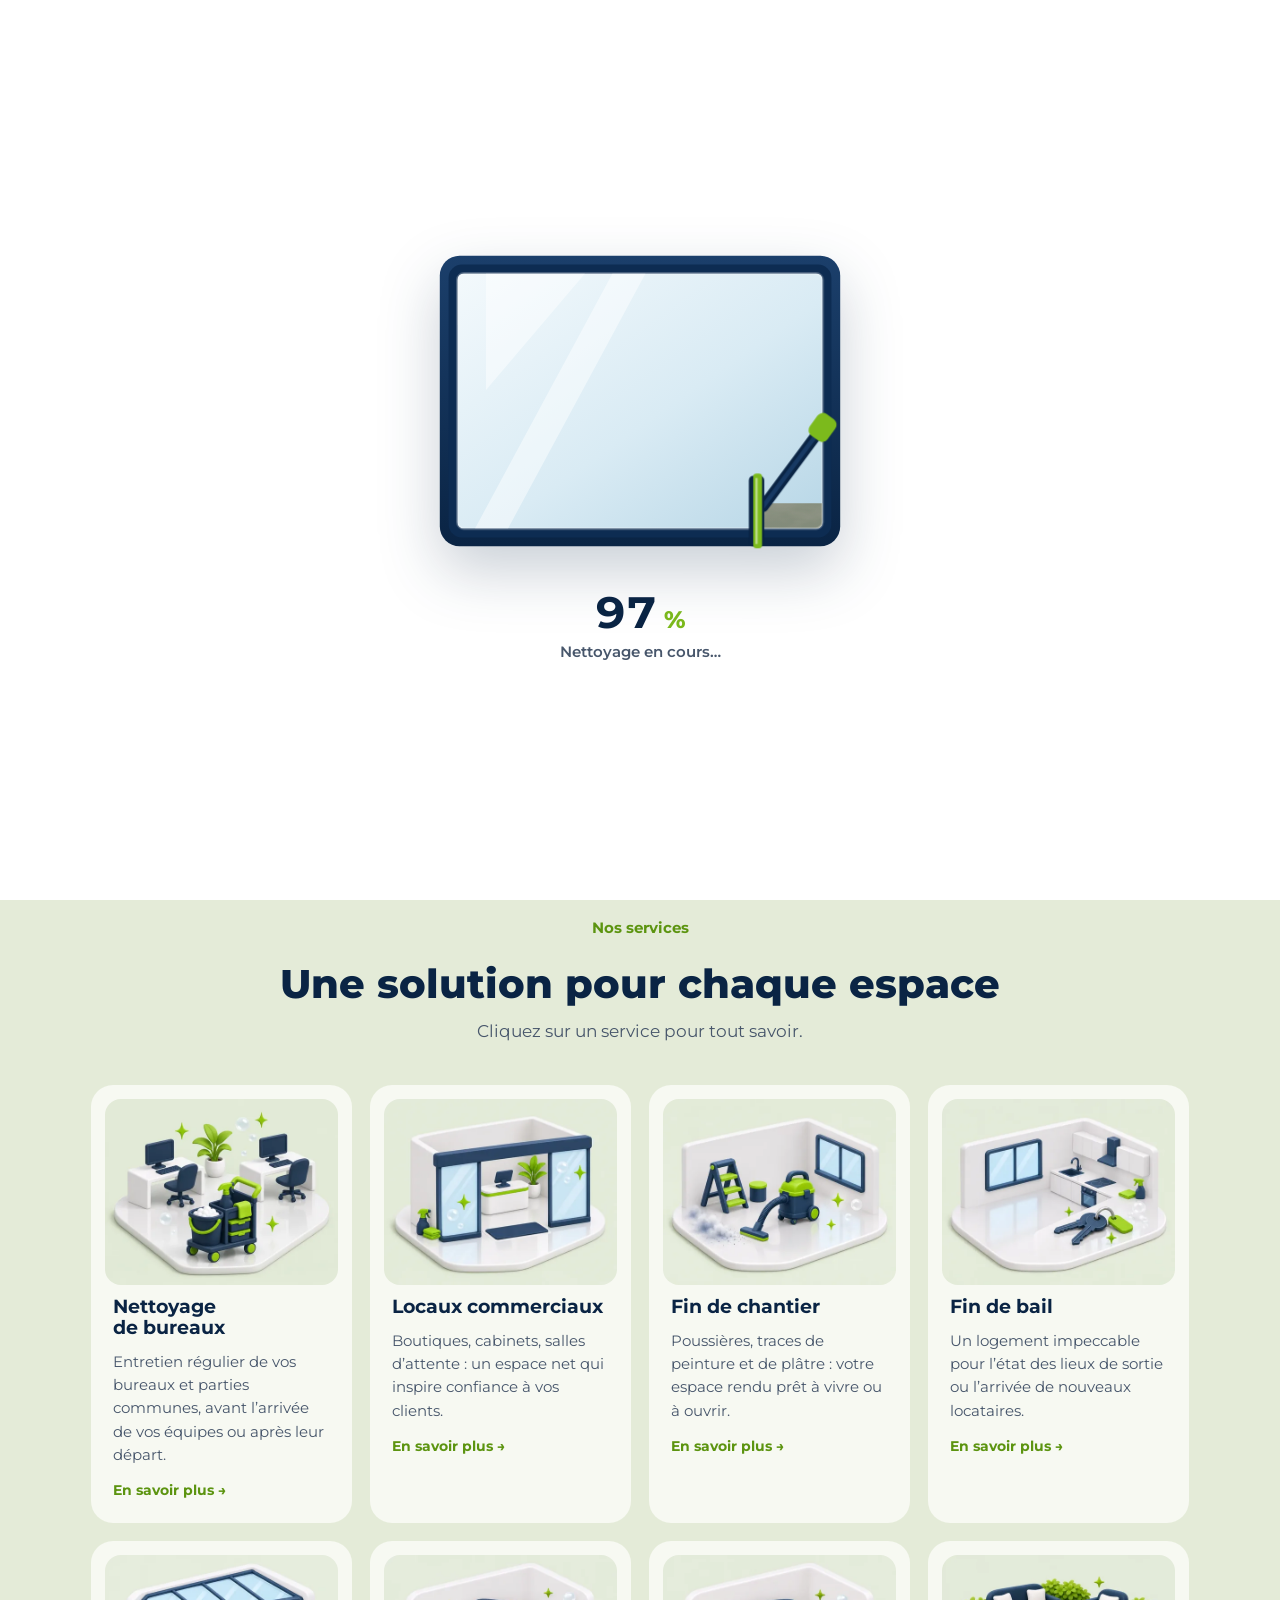
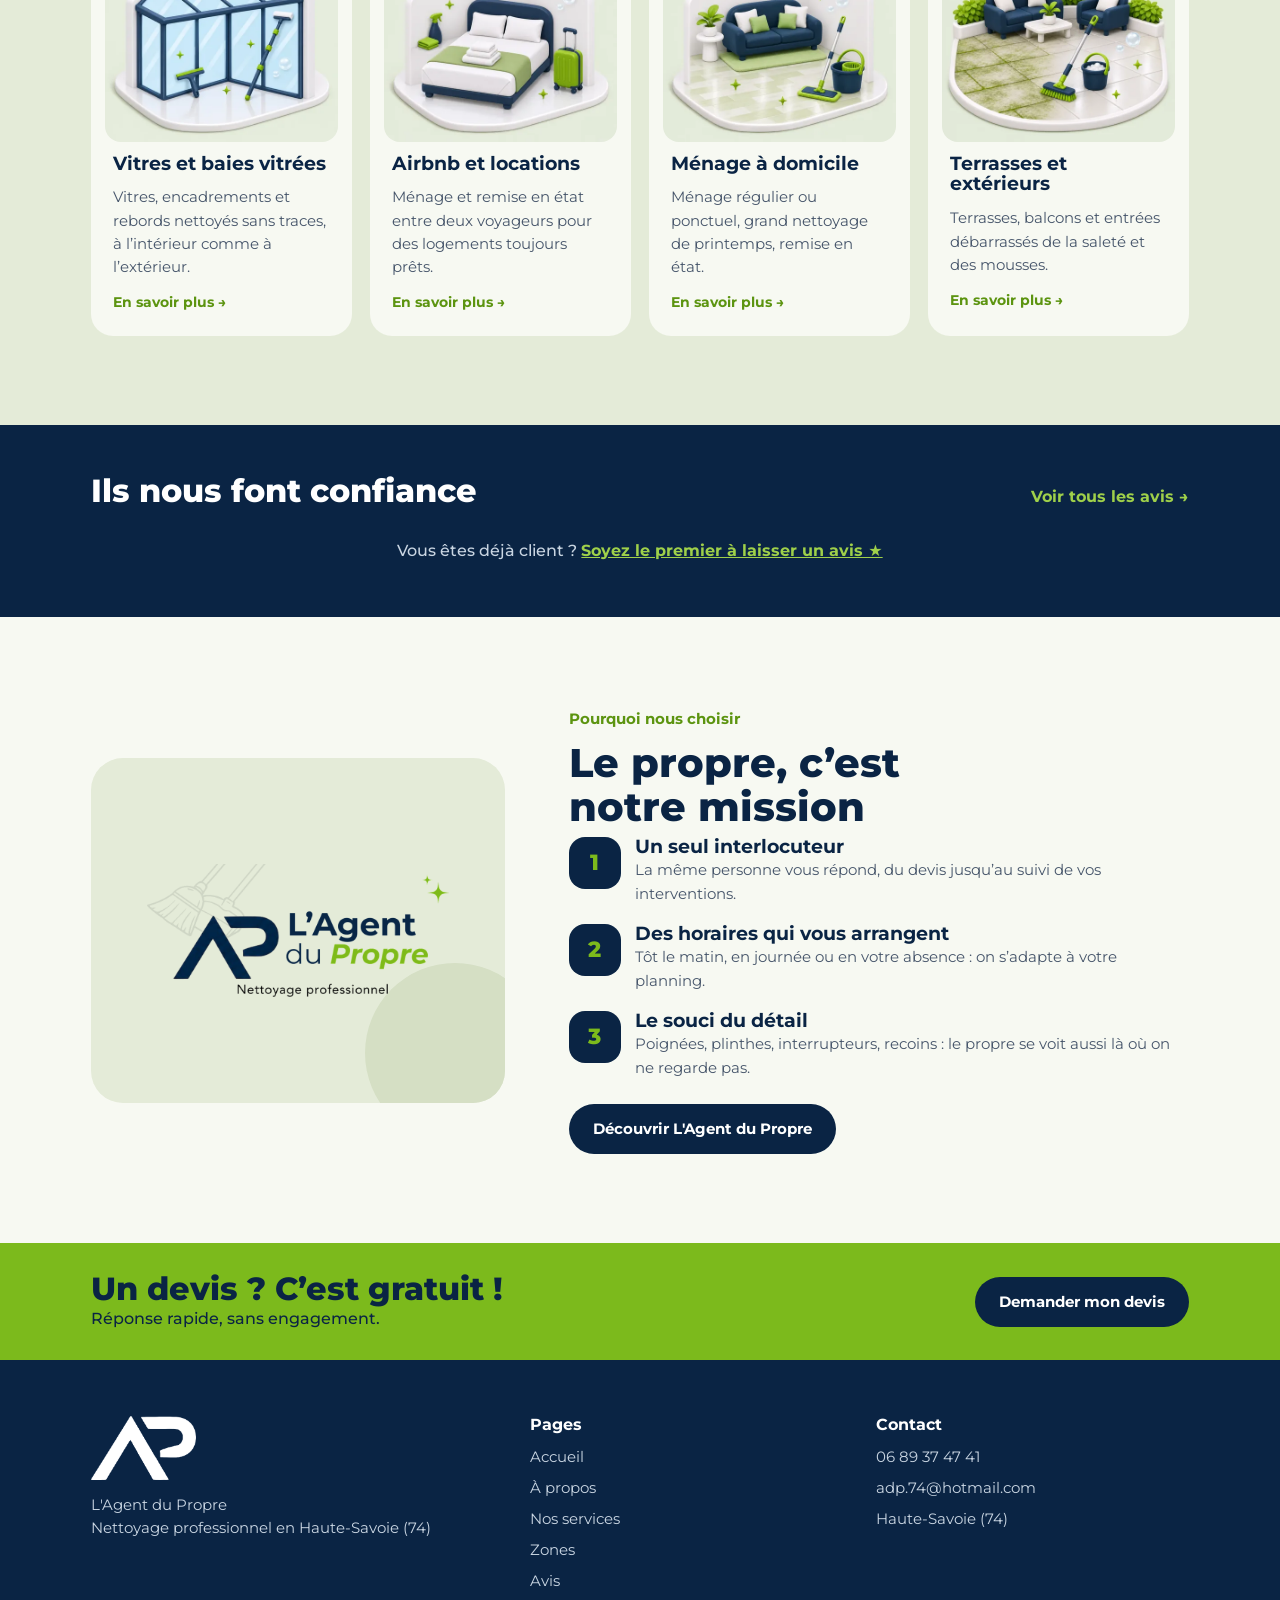
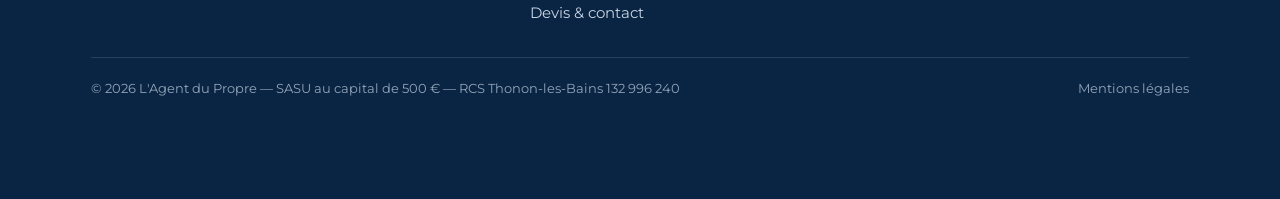
==== commit 596aedff: "Add files via upload" ====
--- a/index.html
+++ b/index.html
@@ -9,7 +9,7 @@
 <link rel="preconnect" href="https://fonts.googleapis.com">
 <link rel="preconnect" href="https://fonts.gstatic.com" crossorigin>
 <link href="https://fonts.googleapis.com/css2?family=Montserrat:ital,wght@0,400;0,500;0,600;0,700;0,800;1,700;1,800&display=swap" rel="stylesheet">
-<link rel="stylesheet" href="style.css">
+<link rel="stylesheet" href="style.css?v=3">
 </head>
 <body data-page="index.html">
 <div id="loader" role="status" aria-label="Chargement du site"><div class="in">
@@ -137,7 +137,7 @@
   <div class="cta"><button class="btn" id="cbcopy" type="button">Copier le numéro</button><a class="btn navy" href="devis.html">Demander un devis</a></div>
  </div>
 </div>
-<script src="avis.js"></script>
-<script src="site.js"></script>
+<script src="avis.js?v=3"></script>
+<script src="site.js?v=3"></script>
 </body>
 </html>
--- a/style.css
+++ b/style.css
@@ -303,11 +303,13 @@
 .devis-like{display:grid;grid-template-columns:minmax(0,.8fr) minmax(0,1.2fr);gap:clamp(28px,5vw,64px);align-items:start}
 .devis-like .side{display:grid;gap:16px}
 select{font:16px Montserrat,sans-serif;color:var(--ink);background:var(--paper);border:1.5px solid var(--line);border-radius:12px;padding:12px 14px;min-height:50px;width:100%}
-.stars{display:flex;flex-direction:row-reverse;justify-content:flex-end;gap:4px}
-.stars input{position:absolute;opacity:0;width:1px;height:1px}
-.stars label{font-size:38px;line-height:1;color:#d5dfc4;cursor:pointer;padding:2px;transition:color .1s}
-.stars label:hover,.stars label:hover~label,.stars input:checked~label{color:var(--green)}
-.stars input:focus-visible+label{outline:3px solid var(--green);border-radius:6px}
+.stars{display:flex;align-items:center;gap:2px;flex-wrap:wrap}
+.stars .star{appearance:none;background:none;border:0;padding:2px 3px;margin:0;width:auto;min-height:0;font-size:40px;line-height:1;color:#d5dfc4;cursor:pointer;transition:color .1s,transform .1s}
+.stars .star.on{color:var(--green)}
+.stars .star.hov{color:#a9d462}
+.stars .star:hover{transform:scale(1.12)}
+.stars .star:focus-visible{outline:3px solid var(--green);border-radius:8px}
+.slabel{margin-left:12px;font-size:14px;font-weight:600;color:var(--soft)}
 .consent{display:flex;gap:10px;align-items:flex-start;font-weight:500;font-size:14px}
 .consent input{width:20px;height:20px;min-height:0;flex:none;margin-top:2px;accent-color:var(--green-d)}
 @media(max-width:900px){.rgrid{grid-template-columns:repeat(2,minmax(0,1fr))}.devis-like{grid-template-columns:minmax(0,1fr)}}
